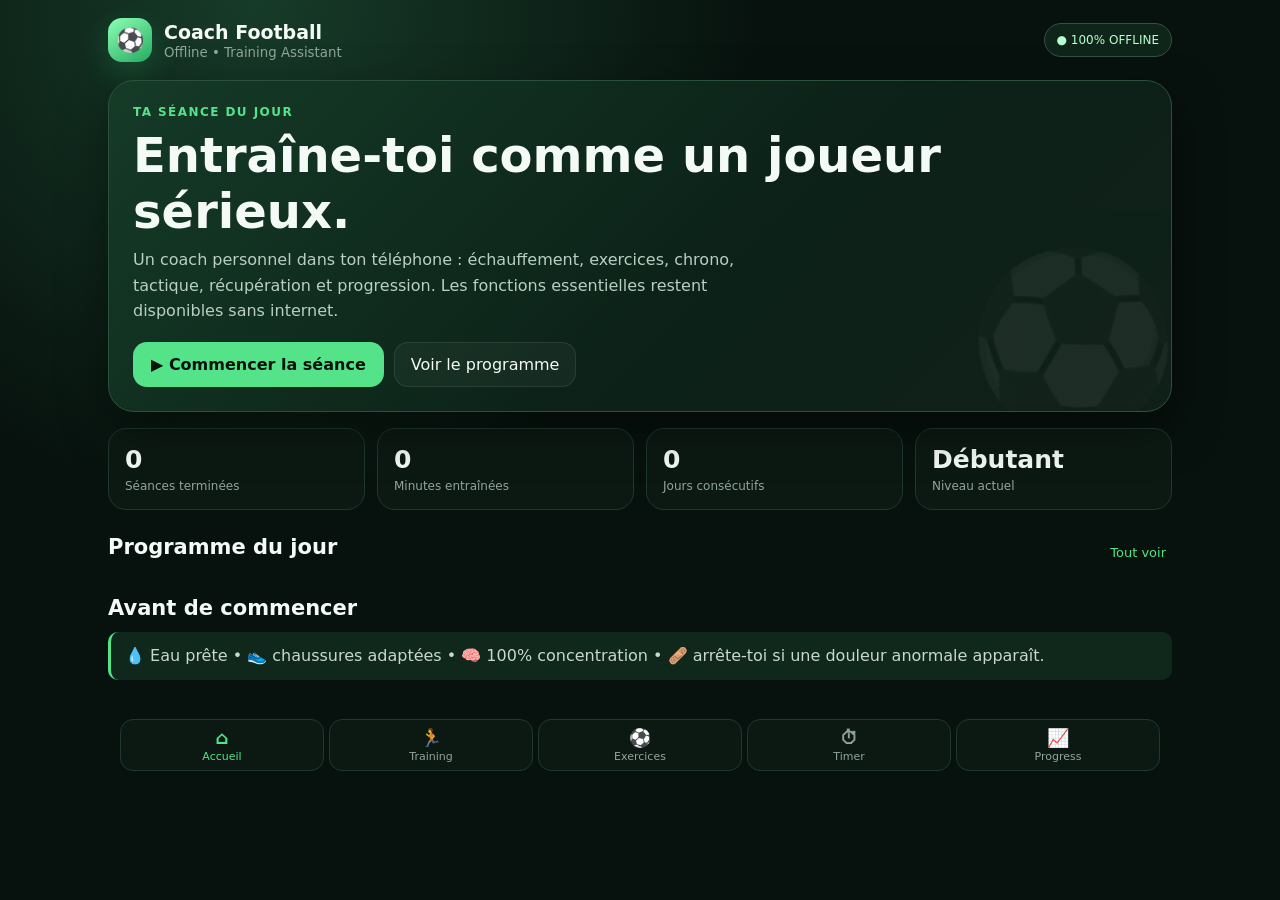
==== coach/index.html @ 2f233304 "feat: add Coach Football Offline v1" ====
<!doctype html>
<html lang="fr">
<head>
<meta charset="utf-8">
<meta name="viewport" content="width=device-width,initial-scale=1,viewport-fit=cover">
<meta name="theme-color" content="#07110d">
<meta name="description" content="Coach Football Offline — entraînement, timer, échauffement, tactique et progression sans internet.">
<link rel="manifest" href="./manifest.webmanifest">
<title>Coach Football Offline</title>
<style>
:root{--bg:#07110d;--panel:#0d1b15;--panel2:#11251c;--line:#20382d;--text:#f4faf6;--muted:#91a69b;--accent:#55e38a;--accent2:#b7ffcf;--danger:#ff7777;--shadow:0 18px 50px #0006}
*{box-sizing:border-box}body{margin:0;background:radial-gradient(circle at 20% 0,#173b29 0,#07110d 38%),var(--bg);color:var(--text);font-family:system-ui,-apple-system,Segoe UI,sans-serif;min-height:100vh}
button{font:inherit;color:inherit;border:0;cursor:pointer}.app{max-width:1100px;margin:auto;padding:18px 18px 100px}.top{display:flex;align-items:center;justify-content:space-between;gap:12px;margin-bottom:18px}.brand{display:flex;align-items:center;gap:12px}.ball{width:44px;height:44px;border-radius:14px;background:linear-gradient(145deg,#8cffb4,#26ad63);display:grid;place-items:center;font-size:23px;box-shadow:0 10px 30px #35d87933}.brand b{font-size:19px}.brand small{display:block;color:var(--muted);margin-top:2px}.offline{border:1px solid #315240;background:#10251a;padding:9px 12px;border-radius:999px;color:var(--accent2);font-size:12px}
.hero{background:linear-gradient(135deg,#153b27,#0c2118 58%,#102019);border:1px solid #2b513d;border-radius:26px;padding:24px;box-shadow:var(--shadow);position:relative;overflow:hidden}.hero:after{content:"⚽";position:absolute;right:-8px;bottom:-30px;font-size:170px;opacity:.06;transform:rotate(-18deg)}.eyebrow{color:var(--accent);font-weight:700;font-size:12px;text-transform:uppercase;letter-spacing:.12em}.hero h1{font-size:clamp(28px,5vw,48px);margin:8px 0}.hero p{color:#b9cfc3;max-width:650px;line-height:1.6;margin:0 0 18px}.cta{background:var(--accent);color:#06120b;font-weight:800;padding:13px 18px;border-radius:14px}.ghost{background:#ffffff0a;border:1px solid #ffffff16;padding:12px 16px;border-radius:14px}.actions{display:flex;gap:10px;flex-wrap:wrap}
.grid{display:grid;grid-template-columns:repeat(4,1fr);gap:12px;margin:16px 0}.stat,.card{background:#0c1913;border:1px solid var(--line);border-radius:18px;padding:16px}.stat strong{font-size:25px}.stat span{display:block;color:var(--muted);font-size:12px;margin-top:5px}.section{margin-top:25px}.section h2{margin:0 0 12px;font-size:21px}.sectionhead{display:flex;justify-content:space-between;align-items:center}.link{background:none;color:var(--accent);font-size:13px}.cards{display:grid;grid-template-columns:repeat(3,1fr);gap:12px}.card h3{margin:0 0 7px}.card p{color:var(--muted);line-height:1.5;margin:0;font-size:14px}.tag{display:inline-block;background:#153225;color:var(--accent2);padding:5px 8px;border-radius:8px;font-size:11px;margin-bottom:10px}.exercise{display:flex;justify-content:space-between;gap:12px;align-items:center}.exercise .meta{color:var(--muted);font-size:12px}.play{background:#153b27;color:var(--accent);border:1px solid #28573e;padding:9px 12px;border-radius:11px}.tabs{display:flex;gap:7px;overflow:auto;padding:5px 0 12px;scrollbar-width:none}.tabs button{white-space:nowrap;background:#0d1b15;border:1px solid var(--line);padding:10px 13px;border-radius:12px;color:var(--muted)}.tabs button.active{background:#183a29;color:var(--accent2);border-color:#376c4e}.page{display:none}.page.active{display:block}.bottom{position:fixed;z-index:20;bottom:0;left:50%;transform:translateX(-50%);width:min(1100px,100%);padding:9px 12px calc(9px + env(safe-area-inset-bottom));background:#07110df2;backdrop-filter:blur(18px);border-top:1px solid #1c3228;display:grid;grid-template-columns:repeat(5,1fr);gap:5px}.bottom button{background:none;color:var(--muted);padding:7px 3px;font-size:11px}.bottom button b{display:block;font-size:18px;margin-bottom:2px}.bottom button.active{color:var(--accent)}.timer{background:linear-gradient(145deg,#10251a,#09150f);border:1px solid #294b38;border-radius:24px;padding:25px;text-align:center}.timer .time{font-variant-numeric:tabular-nums;font-size:72px;font-weight:800;letter-spacing:.03em;margin:8px 0}.timerbar{height:8px;background:#172a20;border-radius:99px;overflow:hidden}.timerbar i{display:block;height:100%;background:var(--accent);width:100%;transition:width .2s}.timergrid{display:grid;grid-template-columns:repeat(2,1fr);gap:10px;margin-top:15px}.timergrid button{padding:13px;border-radius:13px;background:#173426;border:1px solid #2a513d}.timergrid .main{background:var(--accent);color:#06120b;font-weight:800}.list{display:grid;gap:9px}.row{background:#0d1b15;border:1px solid var(--line);padding:13px 14px;border-radius:14px;display:flex;justify-content:space-between;align-items:center}.progress{height:10px;background:#16281f;border-radius:99px;overflow:hidden;margin-top:8px}.progress i{display:block;height:100%;background:var(--accent);border-radius:99px}.field{display:grid;gap:7px;margin:10px 0}.field input,.field select{width:100%;background:#09150f;color:var(--text);border:1px solid var(--line);padding:12px;border-radius:12px;outline:none}.tactic{position:relative;aspect-ratio:1.45;background:linear-gradient(#1c673e,#12512f);border-radius:20px;border:3px solid #70c98f55;overflow:hidden}.tactic:before,.tactic:after{content:"";position:absolute;left:0;right:0;border-top:2px solid #ffffff33;top:50%}.tactic:after{left:50%;top:0;bottom:0;border-top:0;border-left:2px solid #ffffff33}.dot{position:absolute;width:42px;height:42px;border-radius:50%;background:#fff;color:#10251a;display:grid;place-items:center;font-size:11px;font-weight:800;box-shadow:0 5px 12px #0004}.dot.g{background:#06120b;color:#fff;border:2px solid var(--accent)}.tip{background:#10271b;border-left:3px solid var(--accent);padding:12px 14px;border-radius:10px;color:#c8d8ce;line-height:1.5}.empty{color:var(--muted);padding:22px;text-align:center;border:1px dashed var(--line);border-radius:15px}
@media(max-width:800px){.grid{grid-template-columns:repeat(2,1fr)}.cards{grid-template-columns:1fr}.app{padding:14px 14px 96px}.hero{padding:20px}.timer .time{font-size:56px}}
@media(min-width:801px){.bottom{position:static;transform:none;width:auto;background:none;border:0;backdrop-filter:none;margin-top:30px;border-radius:20px;grid-template-columns:repeat(5,1fr)}.bottom button{border:1px solid var(--line);background:#0c1913;border-radius:13px}}
</style>
</head>
<body>
<div class="app">
<header class="top"><div class="brand"><div class="ball">⚽</div><div><b>Coach Football</b><small>Offline • Training Assistant</small></div></div><div class="offline">● 100% OFFLINE</div></header>

<div id="home" class="page active">
<section class="hero"><div class="eyebrow">Ta séance du jour</div><h1>Entraîne-toi comme un joueur sérieux.</h1><p>Un coach personnel dans ton téléphone : échauffement, exercices, chrono, tactique, récupération et progression. Les fonctions essentielles restent disponibles sans internet.</p><div class="actions"><button class="cta" onclick="startWorkout()">▶ Commencer la séance</button><button class="ghost" onclick="go('training')">Voir le programme</button></div></section>
<div class="grid"><div class="stat"><strong id="statSessions">0</strong><span>Séances terminées</span></div><div class="stat"><strong id="statMinutes">0</strong><span>Minutes entraînées</span></div><div class="stat"><strong id="statStreak">0</strong><span>Jours consécutifs</span></div><div class="stat"><strong id="statLevel">Débutant</strong><span>Niveau actuel</span></div></div>
<section class="section"><div class="sectionhead"><h2>Programme du jour</h2><button class="link" onclick="go('training')">Tout voir</button></div><div id="todayCards" class="cards"></div></section>
<section class="section"><h2>Avant de commencer</h2><div class="tip">💧 Eau prête • 👟 chaussures adaptées • 🧠 100% concentration • 🩹 arrête-toi si une douleur anormale apparaît.</div></section>
</div>

<div id="training" class="page">
<section class="section"><div class="sectionhead"><h2>Training</h2><button class="link" onclick="startWorkout()">▶ Démarrer</button></div><div class="tabs" id="trainingTabs"><button class="active" onclick="filterTraining('all',this)">Tout</button><button onclick="filterTraining('speed',this)">Vitesse</button><button onclick="filterTraining('ball',this)">Ballon</button><button onclick="filterTraining('fitness',this)">Fitness</button><button onclick="filterTraining('finish',this)">Finition</button></div><div id="trainingList" class="list"></div></section>
</div>

<div id="exercises" class="page">
<section class="section"><h2>Bibliothèque d'exercices</h2><div class="cards" id="exerciseGrid"></div></section>
</div>

<div id="timer" class="page">
<section class="section"><h2>Timer de coach</h2><div class="timer"><div class="eyebrow" id="timerLabel">PRÊT</div><div class="time" id="time">00:30</div><div class="timerbar"><i id="bar"></i></div><div class="timergrid"><button class="main" onclick="toggleTimer()" id="timerBtn">▶ Démarrer</button><button onclick="resetTimer()">↺ Reset</button><button onclick="setTimer(30)">30 sec</button><button onclick="setTimer(60)">60 sec</button></div></div><div class="section"><h2>Intervalles</h2><div class="cards"><div class="card"><span class="tag">TRAVAIL</span><h3>30 secondes</h3><p>Explosivité, dribble, sprint court.</p></div><div class="card"><span class="tag">REPOS</span><h3>20 secondes</h3><p>Respire et prépare la répétition suivante.</p></div></div></div></section>
</div>

<div id="progress" class="page">
<section class="section"><h2>Ma progression</h2><div class="card"><div class="sectionhead"><b>Objectif hebdomadaire</b><b id="goalText">0 / 3 séances</b></div><div class="progress"><i id="goalBar" style="width:0%"></i></div></div><div class="section"><div class="cards" id="skills"></div></div><div class="section"><h2>Ajouter une séance</h2><div class="card"><div class="field"><label>Minutes entraînées</label><input id="minutesInput" type="number" min="1" value="45"></div><button class="cta" onclick="logSession()">+ Enregistrer la séance</button></div></div></section>
</div>

<div id="tactical" class="page">
<section class="section"><h2>Tactical Board</h2><div class="card"><div class="field"><label>Formation</label><select id="formation" onchange="drawFormation()"><option>4-3-3</option><option>4-4-2</option><option>4-2-3-1</option><option>3-5-2</option></select></div><div id="pitch" class="tactic"></div></div><div class="section"><h2>Principes</h2><div class="cards"><div class="card"><span class="tag">DÉFENSE</span><h3>Bloc compact</h3><p>Garde les distances courtes entre défense, milieu et attaque.</p></div><div class="card"><span class="tag">ATTAQUE</span><h3>Créer la largeur</h3><p>Écarte le jeu pour ouvrir des espaces à l'intérieur.</p></div><div class="card"><span class="tag">TRANSITION</span><h3>Réagir vite</h3><p>Après perte : pression immédiate ou repli organisé.</p></div></div></div></section>
</div>

<div id="warmup" class="page">
<section class="section"><h2>🔥 Échauffement — 8 min</h2><div id="warmList" class="list"></div><div class="section"><button class="cta" onclick="runSequence('warm')">▶ Lancer l'échauffement</button></div></section>
</div>

<div id="cooldown" class="page">
<section class="section"><h2>🧘 Cool-down — 5 min</h2><div id="coolList" class="list"></div><div class="section"><div class="tip">Respire lentement. Les étirements doivent rester confortables, jamais forcés.</div><br><button class="cta" onclick="runSequence('cool')">▶ Lancer la récupération</button></div></section>
</div>

<nav class="bottom">
<button class="active" data-page="home" onclick="go('home')"><b>⌂</b>Accueil</button>
<button data-page="training" onclick="go('training')"><b>🏃</b>Training</button>
<button data-page="exercises" onclick="go('exercises')"><b>⚽</b>Exercices</button>
<button data-page="timer" onclick="go('timer')"><b>⏱</b>Timer</button>
<button data-page="progress" onclick="go('progress')"><b>📈</b>Progress</button>
</nav>
</div>
<script>
const exercises=[
{id:'s1',cat:'speed',name:'Sprints 10m',desc:'6 accélérations explosives avec retour en marchant.',time:'8 min'},
{id:'s2',cat:'speed',name:'Échelle imaginaire',desc:'Petits appuis rapides : avant, latéral, entrée-sortie.',time:'6 min'},
{id:'b1',cat:'ball',name:'Conduite pied faible',desc:'Conduis le ballon uniquement avec ton pied faible.',time:'10 min'},
{id:'b2',cat:'ball',name:'Slalom 6 cônes',desc:'Contrôle proche du pied, changement de direction.',time:'8 min'},
{id:'b3',cat:'ball',name:'Contrôle orienté',desc:'Contrôle vers l'espace puis accélération.',time:'8 min'},
{id:'f1',cat:'finish',name:'Finition 1 touche',desc:'Contrôle court puis frappe précise dans les zones.',time:'10 min'},
{id:'f2',cat:'finish',name:'Frappe pied faible',desc:'Séries de frappes placées sans chercher la puissance.',time:'8 min'},
{id:'fit1',cat:'fitness',name:'Circuit 4×',desc:'Squats, fentes, gainage et mountain climbers.',time:'12 min'},
{id:'fit2',cat:'fitness',name:'Endurance intervalle',desc:'40s course / 20s marche × 8.',time:'8 min'}
];
const warm=[['Course légère','2 min'],['Mobilité chevilles + genoux','1 min'],['Ouverture hanches','1 min'],['Montées de genoux','1 min'],['Talons-fesses','1 min'],['Pas latéraux','1 min'],['3 accélérations progressives','1 min']];
const cool=[['Marche lente + respiration','1 min'],['Mollets','1 min'],['Quadriceps','1 min'],['Ischio-jambiers','1 min'],['Hanches + respiration','1 min']];
let state=JSON.parse(localStorage.getItem('coachOffline')||'null')||{sessions:0,minutes:0,days:0,lastDay:null,skills:{Vitesse:50,Ballon:50,Physique:45,Finition:40}};
let timer={seconds:30,total:30,running:false,interval:null};

function save(){localStorage.setItem('coachOffline',JSON.stringify(state));updateStats()}
function updateStats(){
document.getElementById('statSessions').textContent=state.sessions;document.getElementById('statMinutes').textContent=state.minutes;document.getElementById('statStreak').textContent=state.days;document.getElementById('statLevel').textContent=state.minutes<180?'Débutant':state.minutes<600?'Intermédiaire':'Avancé';
let n=Math.min(state.sessions,3);document.getElementById('goalText').textContent=n+' / 3 séances';document.getElementById('goalBar').style.width=(n/3*100)+'%';
document.getElementById('skills').innerHTML=Object.entries(state.skills).map(([k,v])=>'<div class="card"><div class="sectionhead"><b>'+k+'</b><span>'+v+'%</span></div><div class="progress"><i style="width:'+v+'%"></i></div></div>').join('');
}
function go(page){document.querySelectorAll('.page').forEach(x=>x.classList.remove('active'));document.getElementById(page).classList.add('active');document.querySelectorAll('.bottom button').forEach(x=>x.classList.toggle('active',x.dataset.page===page));window.scrollTo({top:0,behavior:'smooth'});if(page==='tactical')drawFormation()}
function cardsFor(list){return list.map(e=>'<div class="card exercise"><div><span class="tag">'+({speed:'VITESSE',ball:'BALLON',fitness:'FITNESS',finish:'FINITION'}[e.cat])+'</span><h3>'+e.name+'</h3><p>'+e.desc+'</p><div class="meta">⏱ '+e.time+'</div></div><button class="play" onclick="openTimer('+JSON.stringify(e.name)+')">▶</button></div>').join('')}
function render(){document.getElementById('todayCards').innerHTML=cardsFor(exercises.slice(0,3));filterTraining('all',document.querySelector('#trainingTabs button'));document.getElementById('exerciseGrid').innerHTML=exercises.map(e=>'<div class="card"><span class="tag">'+({speed:'VITESSE',ball:'BALLON',fitness:'FITNESS',finish:'FINITION'}[e.cat])+'</span><h3>'+e.name+'</h3><p>'+e.desc+'</p><br><button class="play" onclick="openTimer('+JSON.stringify(e.name)+')">▶ Faire cet exercice</button></div>').join('');document.getElementById('warmList').innerHTML=warm.map(x=>'<div class="row"><b>'+x[0]+'</b><span>'+x[1]+'</span></div>').join('');document.getElementById('coolList').innerHTML=cool.map(x=>'<div class="row"><b>'+x[0]+'</b><span>'+x[1]+'</span></div>').join('');updateStats()}
function filterTraining(cat,btn){document.querySelectorAll('#trainingTabs button').forEach(x=>x.classList.remove('active'));if(btn)btn.classList.add('active');document.getElementById('trainingList').innerHTML=cardsFor(cat==='all'?exercises:exercises.filter(e=>e.cat===cat))}
function startWorkout(){go('warmup');runSequence('warm')}
function runSequence(type){setTimer(type==='warm'?60:60);document.getElementById('timerLabel').textContent=type==='warm'?'ÉCHAUFFEMENT':'RÉCUPÉRATION';go('timer');setTimeout(toggleTimer,250)}
function openTimer(name){go('timer');document.getElementById('timerLabel').textContent=name;setTimer(30)}
function setTimer(sec){clearInterval(timer.interval);timer.seconds=timer.total=sec;timer.running=false;document.getElementById('timerBtn').textContent='▶ Démarrer';paintTimer()}
function resetTimer(){setTimer(timer.total)}
function paintTimer(){let m=String(Math.floor(timer.seconds/60)).padStart(2,'0'),s=String(timer.seconds%60).padStart(2,'0');document.getElementById('time').textContent=m+':'+s;document.getElementById('bar').style.width=(timer.seconds/timer.total*100)+'%'}
function toggleTimer(){if(timer.running){clearInterval(timer.interval);timer.running=false;document.getElementById('timerBtn').textContent='▶ Reprendre';return}timer.running=true;document.getElementById('timerBtn').textContent='⏸ Pause';timer.interval=setInterval(()=>{timer.seconds--;paintTimer();if(timer.seconds<=0){clearInterval(timer.interval);timer.running=false;document.getElementById('timerBtn').textContent='↻ Recommencer';navigator.vibrate?.([180,80,180]);}},1000)}
function logSession(){let mins=Math.max(1,parseInt(document.getElementById('minutesInput').value||45));let today=new Date().toISOString().slice(0,10);if(state.lastDay!==today){state.days+=1;state.lastDay=today}state.sessions++;state.minutes+=mins;Object.keys(state.skills).forEach(k=>state.skills[k]=Math.min(100,state.skills[k]+Math.ceil(mins/30)));save();alert('Séance enregistrée ✓');go('progress')}
function drawFormation(){let f=document.getElementById('formation').value;let coords={ '4-3-3':[['G',8,50],['DC',24,25],['DC',24,75],['DL',27,8],['DR',27,92],['MC',48,30],['MC',48,50],['MC',48,70],['AG',72,15],['BU',78,50],['AD',72,85]], '4-4-2':[['G',8,50],['DC',24,30],['DC',24,70],['DL',27,8],['DR',27,92],['MG',48,12],['MC',48,40],['MC',48,60],['MD',48,88],['BU',76,38],['BU',76,62]], '4-2-3-1':[['G',8,50],['DC',24,30],['DC',24,70],['DL',27,8],['DR',27,92],['M',46,38],['M',46,62],['AG',65,18],['MOC',62,50],['AD',65,82],['BU',80,50]], '3-5-2':[['G',8,50],['DC',24,25],['DC',24,50],['DC',24,75],['MG',48,8],['MC',48,32],['MC',48,50],['MC',48,68],['MD',48,92],['BU',78,38],['BU',78,62]]};document.getElementById('pitch').innerHTML=coords[f].map(x=>'<div class="dot '+(x[0]==='G'?'g':'')+'" style="left:calc('+x[2]+'% - 21px);top:calc('+x[1]+'% - 21px)">'+x[0]+'</div>').join('')}
render();
if('serviceWorker' in navigator)navigator.serviceWorker.register('./sw.js').catch(()=>{});
</script>
</body>
</html>
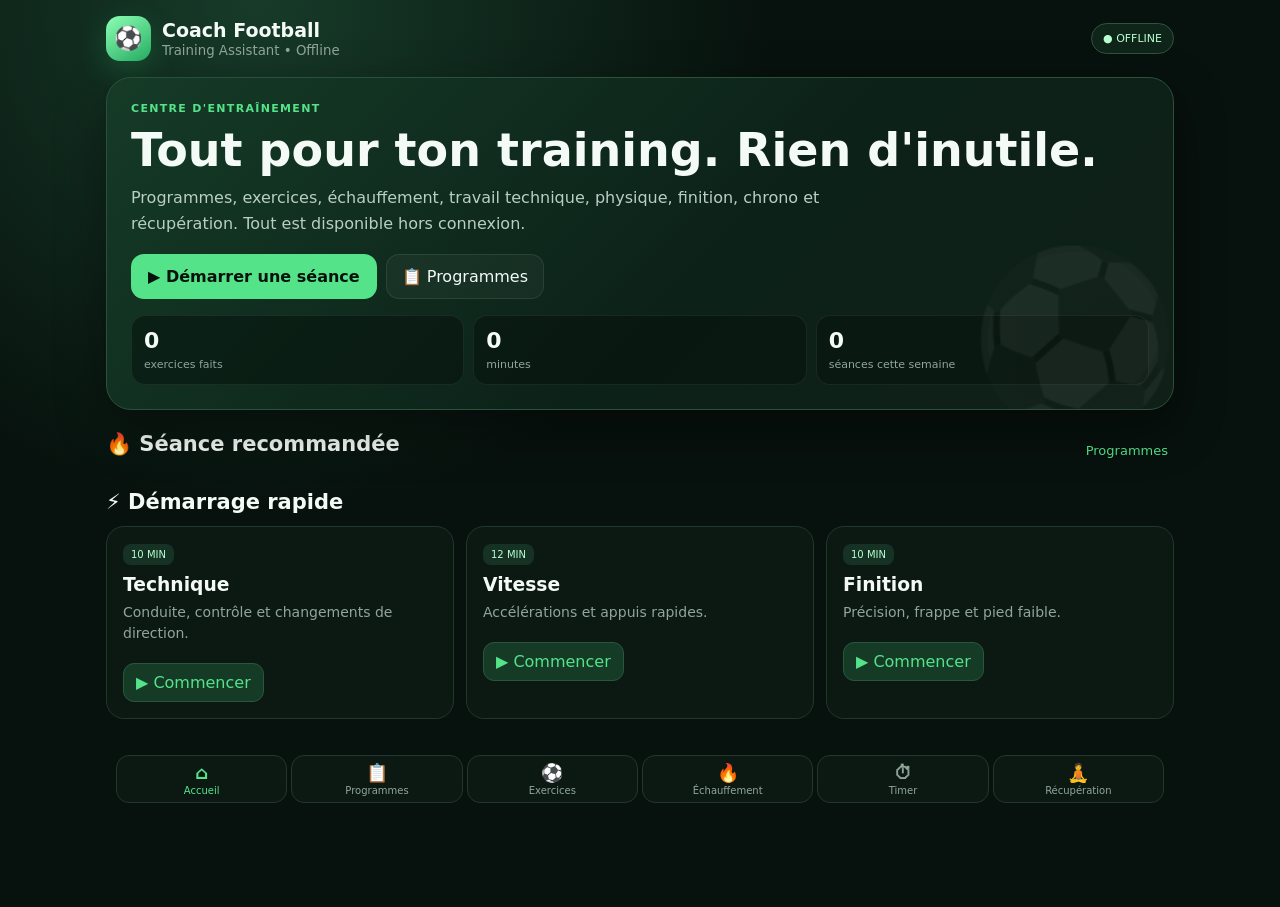
==== commit 6ad7c994: "Upgrade coach app with training-only features" ====
--- a/coach/index.html
+++ b/coach/index.html
@@ -4,102 +4,107 @@
 <meta charset="utf-8">
 <meta name="viewport" content="width=device-width,initial-scale=1,viewport-fit=cover">
 <meta name="theme-color" content="#07110d">
-<meta name="description" content="Coach Football Offline — entraînement, timer, échauffement, tactique et progression sans internet.">
+<meta name="description" content="Coach Football Offline — entraînements, programmes, échauffement, récupération et chronomètre.">
 <link rel="manifest" href="./manifest.webmanifest">
-<title>Coach Football Offline</title>
+<title>Coach Football — Training</title>
 <style>
-:root{--bg:#07110d;--panel:#0d1b15;--panel2:#11251c;--line:#20382d;--text:#f4faf6;--muted:#91a69b;--accent:#55e38a;--accent2:#b7ffcf;--danger:#ff7777;--shadow:0 18px 50px #0006}
+:root{--bg:#07110d;--panel:#0d1b15;--panel2:#11251c;--line:#20382d;--text:#f4faf6;--muted:#91a69b;--accent:#55e38a;--accent2:#b7ffcf;--shadow:0 18px 50px #0006}
 *{box-sizing:border-box}body{margin:0;background:radial-gradient(circle at 20% 0,#173b29 0,#07110d 38%),var(--bg);color:var(--text);font-family:system-ui,-apple-system,Segoe UI,sans-serif;min-height:100vh}
-button{font:inherit;color:inherit;border:0;cursor:pointer}.app{max-width:1100px;margin:auto;padding:18px 18px 100px}.top{display:flex;align-items:center;justify-content:space-between;gap:12px;margin-bottom:18px}.brand{display:flex;align-items:center;gap:12px}.ball{width:44px;height:44px;border-radius:14px;background:linear-gradient(145deg,#8cffb4,#26ad63);display:grid;place-items:center;font-size:23px;box-shadow:0 10px 30px #35d87933}.brand b{font-size:19px}.brand small{display:block;color:var(--muted);margin-top:2px}.offline{border:1px solid #315240;background:#10251a;padding:9px 12px;border-radius:999px;color:var(--accent2);font-size:12px}
-.hero{background:linear-gradient(135deg,#153b27,#0c2118 58%,#102019);border:1px solid #2b513d;border-radius:26px;padding:24px;box-shadow:var(--shadow);position:relative;overflow:hidden}.hero:after{content:"⚽";position:absolute;right:-8px;bottom:-30px;font-size:170px;opacity:.06;transform:rotate(-18deg)}.eyebrow{color:var(--accent);font-weight:700;font-size:12px;text-transform:uppercase;letter-spacing:.12em}.hero h1{font-size:clamp(28px,5vw,48px);margin:8px 0}.hero p{color:#b9cfc3;max-width:650px;line-height:1.6;margin:0 0 18px}.cta{background:var(--accent);color:#06120b;font-weight:800;padding:13px 18px;border-radius:14px}.ghost{background:#ffffff0a;border:1px solid #ffffff16;padding:12px 16px;border-radius:14px}.actions{display:flex;gap:10px;flex-wrap:wrap}
-.grid{display:grid;grid-template-columns:repeat(4,1fr);gap:12px;margin:16px 0}.stat,.card{background:#0c1913;border:1px solid var(--line);border-radius:18px;padding:16px}.stat strong{font-size:25px}.stat span{display:block;color:var(--muted);font-size:12px;margin-top:5px}.section{margin-top:25px}.section h2{margin:0 0 12px;font-size:21px}.sectionhead{display:flex;justify-content:space-between;align-items:center}.link{background:none;color:var(--accent);font-size:13px}.cards{display:grid;grid-template-columns:repeat(3,1fr);gap:12px}.card h3{margin:0 0 7px}.card p{color:var(--muted);line-height:1.5;margin:0;font-size:14px}.tag{display:inline-block;background:#153225;color:var(--accent2);padding:5px 8px;border-radius:8px;font-size:11px;margin-bottom:10px}.exercise{display:flex;justify-content:space-between;gap:12px;align-items:center}.exercise .meta{color:var(--muted);font-size:12px}.play{background:#153b27;color:var(--accent);border:1px solid #28573e;padding:9px 12px;border-radius:11px}.tabs{display:flex;gap:7px;overflow:auto;padding:5px 0 12px;scrollbar-width:none}.tabs button{white-space:nowrap;background:#0d1b15;border:1px solid var(--line);padding:10px 13px;border-radius:12px;color:var(--muted)}.tabs button.active{background:#183a29;color:var(--accent2);border-color:#376c4e}.page{display:none}.page.active{display:block}.bottom{position:fixed;z-index:20;bottom:0;left:50%;transform:translateX(-50%);width:min(1100px,100%);padding:9px 12px calc(9px + env(safe-area-inset-bottom));background:#07110df2;backdrop-filter:blur(18px);border-top:1px solid #1c3228;display:grid;grid-template-columns:repeat(5,1fr);gap:5px}.bottom button{background:none;color:var(--muted);padding:7px 3px;font-size:11px}.bottom button b{display:block;font-size:18px;margin-bottom:2px}.bottom button.active{color:var(--accent)}.timer{background:linear-gradient(145deg,#10251a,#09150f);border:1px solid #294b38;border-radius:24px;padding:25px;text-align:center}.timer .time{font-variant-numeric:tabular-nums;font-size:72px;font-weight:800;letter-spacing:.03em;margin:8px 0}.timerbar{height:8px;background:#172a20;border-radius:99px;overflow:hidden}.timerbar i{display:block;height:100%;background:var(--accent);width:100%;transition:width .2s}.timergrid{display:grid;grid-template-columns:repeat(2,1fr);gap:10px;margin-top:15px}.timergrid button{padding:13px;border-radius:13px;background:#173426;border:1px solid #2a513d}.timergrid .main{background:var(--accent);color:#06120b;font-weight:800}.list{display:grid;gap:9px}.row{background:#0d1b15;border:1px solid var(--line);padding:13px 14px;border-radius:14px;display:flex;justify-content:space-between;align-items:center}.progress{height:10px;background:#16281f;border-radius:99px;overflow:hidden;margin-top:8px}.progress i{display:block;height:100%;background:var(--accent);border-radius:99px}.field{display:grid;gap:7px;margin:10px 0}.field input,.field select{width:100%;background:#09150f;color:var(--text);border:1px solid var(--line);padding:12px;border-radius:12px;outline:none}.tactic{position:relative;aspect-ratio:1.45;background:linear-gradient(#1c673e,#12512f);border-radius:20px;border:3px solid #70c98f55;overflow:hidden}.tactic:before,.tactic:after{content:"";position:absolute;left:0;right:0;border-top:2px solid #ffffff33;top:50%}.tactic:after{left:50%;top:0;bottom:0;border-top:0;border-left:2px solid #ffffff33}.dot{position:absolute;width:42px;height:42px;border-radius:50%;background:#fff;color:#10251a;display:grid;place-items:center;font-size:11px;font-weight:800;box-shadow:0 5px 12px #0004}.dot.g{background:#06120b;color:#fff;border:2px solid var(--accent)}.tip{background:#10271b;border-left:3px solid var(--accent);padding:12px 14px;border-radius:10px;color:#c8d8ce;line-height:1.5}.empty{color:var(--muted);padding:22px;text-align:center;border:1px dashed var(--line);border-radius:15px}
-@media(max-width:800px){.grid{grid-template-columns:repeat(2,1fr)}.cards{grid-template-columns:1fr}.app{padding:14px 14px 96px}.hero{padding:20px}.timer .time{font-size:56px}}
-@media(min-width:801px){.bottom{position:static;transform:none;width:auto;background:none;border:0;backdrop-filter:none;margin-top:30px;border-radius:20px;grid-template-columns:repeat(5,1fr)}.bottom button{border:1px solid var(--line);background:#0c1913;border-radius:13px}}
+button{font:inherit;color:inherit;border:0;cursor:pointer}.app{max-width:1100px;margin:auto;padding:16px 16px 96px}.top{display:flex;align-items:center;justify-content:space-between;gap:12px;margin-bottom:16px}.brand{display:flex;align-items:center;gap:11px}.ball{width:45px;height:45px;border-radius:14px;background:linear-gradient(145deg,#8cffb4,#26ad63);display:grid;place-items:center;font-size:23px;box-shadow:0 10px 30px #35d87933}.brand b{font-size:19px}.brand small{display:block;color:var(--muted);margin-top:2px}.offline{border:1px solid #315240;background:#10251a;padding:8px 11px;border-radius:999px;color:var(--accent2);font-size:11px}
+.hero{background:linear-gradient(135deg,#153b27,#0c2118 58%,#102019);border:1px solid #2b513d;border-radius:25px;padding:24px;box-shadow:var(--shadow);position:relative;overflow:hidden}.hero:after{content:"⚽";position:absolute;right:-8px;bottom:-30px;font-size:170px;opacity:.06}.eyebrow{color:var(--accent);font-weight:800;font-size:11px;text-transform:uppercase;letter-spacing:.12em}.hero h1{font-size:clamp(27px,5vw,46px);margin:8px 0}.hero p{color:#b9cfc3;max-width:700px;line-height:1.6;margin:0 0 18px}.actions{display:flex;gap:9px;flex-wrap:wrap}.cta{background:var(--accent);color:#06120b;font-weight:800;padding:13px 17px;border-radius:13px}.ghost{background:#ffffff0a;border:1px solid #ffffff16;padding:12px 15px;border-radius:13px}
+.section{margin-top:22px}.section h2{margin:0 0 12px;font-size:21px}.sectionhead{display:flex;justify-content:space-between;align-items:center;gap:10px}.link{background:none;color:var(--accent);font-size:13px}.cards{display:grid;grid-template-columns:repeat(3,1fr);gap:12px}.card{background:#0c1913;border:1px solid var(--line);border-radius:18px;padding:16px}.card h3{margin:0 0 7px}.card p{color:var(--muted);line-height:1.5;margin:0;font-size:14px}.tag{display:inline-block;background:#153225;color:var(--accent2);padding:5px 8px;border-radius:8px;font-size:10px;margin-bottom:9px}.list{display:grid;gap:9px}.row{background:#0d1b15;border:1px solid var(--line);padding:13px 14px;border-radius:14px;display:flex;justify-content:space-between;align-items:center;gap:12px}.row p{color:var(--muted);font-size:13px;margin:5px 0 0}.play{background:#153b27;color:var(--accent);border:1px solid #28573e;padding:9px 12px;border-radius:11px;white-space:nowrap}.tabs{display:flex;gap:7px;overflow:auto;padding:4px 0 12px;scrollbar-width:none}.tabs button{white-space:nowrap;background:#0d1b15;border:1px solid var(--line);padding:10px 13px;border-radius:12px;color:var(--muted)}.tabs button.active{background:#183a29;color:var(--accent2);border-color:#376c4e}.page{display:none}.page.active{display:block}
+.bottom{position:fixed;z-index:20;bottom:0;left:50%;transform:translateX(-50%);width:min(1100px,100%);padding:8px 10px calc(8px + env(safe-area-inset-bottom));background:#07110df2;backdrop-filter:blur(18px);border-top:1px solid #1c3228;display:grid;grid-template-columns:repeat(6,1fr);gap:4px}.bottom button{background:none;color:var(--muted);padding:6px 2px;font-size:10px}.bottom button b{display:block;font-size:18px;margin-bottom:2px}.bottom button.active{color:var(--accent)}
+.timer{background:linear-gradient(145deg,#10251a,#09150f);border:1px solid #294b38;border-radius:24px;padding:24px;text-align:center}.timer .time{font-variant-numeric:tabular-nums;font-size:70px;font-weight:900;letter-spacing:.03em;margin:8px 0}.timerbar{height:8px;background:#172a20;border-radius:99px;overflow:hidden}.timerbar i{display:block;height:100%;background:var(--accent);width:100%;transition:width .2s}.timergrid{display:grid;grid-template-columns:repeat(2,1fr);gap:9px;margin-top:15px}.timergrid button{padding:13px;border-radius:13px;background:#173426;border:1px solid #2a513d}.timergrid .main{background:var(--accent);color:#06120b;font-weight:800}.tip{background:#10271b;border-left:3px solid var(--accent);padding:12px 14px;border-radius:10px;color:#c8d8ce;line-height:1.5}.check{display:flex;align-items:center;gap:10px}.check input{width:20px;height:20px;accent-color:#55e38a}.routine{display:grid;grid-template-columns:60px 1fr auto;gap:12px;align-items:center}.minute{font-weight:900;color:var(--accent);font-size:14px}.heroStats{display:grid;grid-template-columns:repeat(3,1fr);gap:9px;margin-top:16px}.mini{background:#07110d88;border:1px solid #ffffff12;padding:12px;border-radius:14px}.mini strong{display:block;font-size:22px}.mini span{font-size:11px;color:var(--muted)}
+@media(max-width:800px){.cards{grid-template-columns:1fr}.heroStats{grid-template-columns:repeat(3,1fr)}.app{padding:13px 13px 94px}.hero{padding:20px}.timer .time{font-size:56px}.routine{grid-template-columns:48px 1fr;}.routine .play{grid-column:2}}
+@media(min-width:801px){.bottom{position:static;transform:none;width:auto;background:none;border:0;backdrop-filter:none;margin-top:28px;grid-template-columns:repeat(6,1fr)}.bottom button{border:1px solid var(--line);background:#0c1913;border-radius:13px}}
 </style>
 </head>
 <body>
 <div class="app">
-<header class="top"><div class="brand"><div class="ball">⚽</div><div><b>Coach Football</b><small>Offline • Training Assistant</small></div></div><div class="offline">● 100% OFFLINE</div></header>
+<header class="top"><div class="brand"><div class="ball">⚽</div><div><b>Coach Football</b><small>Training Assistant • Offline</small></div></div><div class="offline">● OFFLINE</div></header>
 
 <div id="home" class="page active">
-<section class="hero"><div class="eyebrow">Ta séance du jour</div><h1>Entraîne-toi comme un joueur sérieux.</h1><p>Un coach personnel dans ton téléphone : échauffement, exercices, chrono, tactique, récupération et progression. Les fonctions essentielles restent disponibles sans internet.</p><div class="actions"><button class="cta" onclick="startWorkout()">▶ Commencer la séance</button><button class="ghost" onclick="go('training')">Voir le programme</button></div></section>
-<div class="grid"><div class="stat"><strong id="statSessions">0</strong><span>Séances terminées</span></div><div class="stat"><strong id="statMinutes">0</strong><span>Minutes entraînées</span></div><div class="stat"><strong id="statStreak">0</strong><span>Jours consécutifs</span></div><div class="stat"><strong id="statLevel">Débutant</strong><span>Niveau actuel</span></div></div>
-<section class="section"><div class="sectionhead"><h2>Programme du jour</h2><button class="link" onclick="go('training')">Tout voir</button></div><div id="todayCards" class="cards"></div></section>
-<section class="section"><h2>Avant de commencer</h2><div class="tip">💧 Eau prête • 👟 chaussures adaptées • 🧠 100% concentration • 🩹 arrête-toi si une douleur anormale apparaît.</div></section>
+<section class="hero"><div class="eyebrow">Centre d'entraînement</div><h1>Tout pour ton training. Rien d'inutile.</h1><p>Programmes, exercices, échauffement, travail technique, physique, finition, chrono et récupération. Tout est disponible hors connexion.</p><div class="actions"><button class="cta" onclick="startSession()">▶ Démarrer une séance</button><button class="ghost" onclick="go('program')">📋 Programmes</button></div><div class="heroStats"><div class="mini"><strong id="doneCount">0</strong><span>exercices faits</span></div><div class="mini"><strong id="trainMin">0</strong><span>minutes</span></div><div class="mini"><strong id="weekCount">0</strong><span>séances cette semaine</span></div></div></section>
+<section class="section"><div class="sectionhead"><h2>🔥 Séance recommandée</h2><button class="link" onclick="go('program')">Programmes</button></div><div id="recommended" class="cards"></div></section>
+<section class="section"><h2>⚡ Démarrage rapide</h2><div class="cards"><div class="card"><span class="tag">10 MIN</span><h3>Technique</h3><p>Conduite, contrôle et changements de direction.</p><br><button class="play" onclick="quick('ball')">▶ Commencer</button></div><div class="card"><span class="tag">12 MIN</span><h3>Vitesse</h3><p>Accélérations et appuis rapides.</p><br><button class="play" onclick="quick('speed')">▶ Commencer</button></div><div class="card"><span class="tag">10 MIN</span><h3>Finition</h3><p>Précision, frappe et pied faible.</p><br><button class="play" onclick="quick('finish')">▶ Commencer</button></div></div></section>
 </div>
 
-<div id="training" class="page">
-<section class="section"><div class="sectionhead"><h2>Training</h2><button class="link" onclick="startWorkout()">▶ Démarrer</button></div><div class="tabs" id="trainingTabs"><button class="active" onclick="filterTraining('all',this)">Tout</button><button onclick="filterTraining('speed',this)">Vitesse</button><button onclick="filterTraining('ball',this)">Ballon</button><button onclick="filterTraining('fitness',this)">Fitness</button><button onclick="filterTraining('finish',this)">Finition</button></div><div id="trainingList" class="list"></div></section>
+<div id="program" class="page">
+<section class="section"><div class="sectionhead"><h2>📋 Programmes d'entraînement</h2><button class="link" onclick="startSession()">▶ Séance</button></div><div class="tabs" id="programTabs"><button class="active" onclick="filterPrograms('all',this)">Tous</button><button onclick="filterPrograms('beginner',this)">Débutant</button><button onclick="filterPrograms('tech',this)">Technique</button><button onclick="filterPrograms('speed',this)">Vitesse</button><button onclick="filterPrograms('full',this)">Complet</button></div><div id="programList" class="list"></div></section>
 </div>
 
 <div id="exercises" class="page">
-<section class="section"><h2>Bibliothèque d'exercices</h2><div class="cards" id="exerciseGrid"></div></section>
+<section class="section"><div class="sectionhead"><h2>⚽ Tous les exercices</h2><span id="exerciseCount" class="tag"></span></div><div class="tabs" id="exerciseTabs"><button class="active" onclick="filterExercises('all',this)">Tous</button><button onclick="filterExercises('ball',this)">Ballon</button><button onclick="filterExercises('speed',this)">Vitesse</button><button onclick="filterExercises('fitness',this)">Physique</button><button onclick="filterExercises('finish',this)">Finition</button><button onclick="filterExercises('pass',this)">Passe</button></div><div id="exerciseList" class="list"></div></section>
+</div>
+
+<div id="warmup" class="page">
+<section class="section"><h2>🔥 Échauffement</h2><div class="tip">8–10 minutes avant chaque séance. Monte progressivement l'intensité.</div><div id="warmList" class="list" style="margin-top:12px"></div><br><button class="cta" onclick="runSequence('warm')">▶ Lancer l'échauffement</button></section>
 </div>
 
 <div id="timer" class="page">
-<section class="section"><h2>Timer de coach</h2><div class="timer"><div class="eyebrow" id="timerLabel">PRÊT</div><div class="time" id="time">00:30</div><div class="timerbar"><i id="bar"></i></div><div class="timergrid"><button class="main" onclick="toggleTimer()" id="timerBtn">▶ Démarrer</button><button onclick="resetTimer()">↺ Reset</button><button onclick="setTimer(30)">30 sec</button><button onclick="setTimer(60)">60 sec</button></div></div><div class="section"><h2>Intervalles</h2><div class="cards"><div class="card"><span class="tag">TRAVAIL</span><h3>30 secondes</h3><p>Explosivité, dribble, sprint court.</p></div><div class="card"><span class="tag">REPOS</span><h3>20 secondes</h3><p>Respire et prépare la répétition suivante.</p></div></div></div></section>
+<section class="section"><h2>⏱️ Chronomètre d'entraînement</h2><div class="timer"><div class="eyebrow" id="timerLabel">PRÊT</div><div class="time" id="time">00:30</div><div class="timerbar"><i id="bar"></i></div><div class="timergrid"><button class="main" id="timerBtn" onclick="toggleTimer()">▶ Démarrer</button><button onclick="resetTimer()">↺ Reset</button><button onclick="setTimer(20)">20 sec</button><button onclick="setTimer(30)">30 sec</button><button onclick="setTimer(45)">45 sec</button><button onclick="setTimer(60)">60 sec</button></div></div><div class="section"><h2>Formats rapides</h2><div class="cards"><div class="card"><span class="tag">EXPLOSIVITÉ</span><h3>30 / 20</h3><p>30 secondes travail + 20 secondes repos.</p><button class="play" onclick="intervalTimer(30,20)">▶ Lancer</button></div><div class="card"><span class="tag">ENDURANCE</span><h3>40 / 20</h3><p>40 secondes travail + 20 secondes repos.</p><button class="play" onclick="intervalTimer(40,20)">▶ Lancer</button></div><div class="card"><span class="tag">TECHNIQUE</span><h3>60 / 30</h3><p>60 secondes ballon + 30 secondes récupération.</p><button class="play" onclick="intervalTimer(60,30)">▶ Lancer</button></div></div></div></section>
 </div>
 
-<div id="progress" class="page">
-<section class="section"><h2>Ma progression</h2><div class="card"><div class="sectionhead"><b>Objectif hebdomadaire</b><b id="goalText">0 / 3 séances</b></div><div class="progress"><i id="goalBar" style="width:0%"></i></div></div><div class="section"><div class="cards" id="skills"></div></div><div class="section"><h2>Ajouter une séance</h2><div class="card"><div class="field"><label>Minutes entraînées</label><input id="minutesInput" type="number" min="1" value="45"></div><button class="cta" onclick="logSession()">+ Enregistrer la séance</button></div></div></section>
-</div>
-
-<div id="tactical" class="page">
-<section class="section"><h2>Tactical Board</h2><div class="card"><div class="field"><label>Formation</label><select id="formation" onchange="drawFormation()"><option>4-3-3</option><option>4-4-2</option><option>4-2-3-1</option><option>3-5-2</option></select></div><div id="pitch" class="tactic"></div></div><div class="section"><h2>Principes</h2><div class="cards"><div class="card"><span class="tag">DÉFENSE</span><h3>Bloc compact</h3><p>Garde les distances courtes entre défense, milieu et attaque.</p></div><div class="card"><span class="tag">ATTAQUE</span><h3>Créer la largeur</h3><p>Écarte le jeu pour ouvrir des espaces à l'intérieur.</p></div><div class="card"><span class="tag">TRANSITION</span><h3>Réagir vite</h3><p>Après perte : pression immédiate ou repli organisé.</p></div></div></div></section>
-</div>
-
-<div id="warmup" class="page">
-<section class="section"><h2>🔥 Échauffement — 8 min</h2><div id="warmList" class="list"></div><div class="section"><button class="cta" onclick="runSequence('warm')">▶ Lancer l'échauffement</button></div></section>
-</div>
-
-<div id="cooldown" class="page">
-<section class="section"><h2>🧘 Cool-down — 5 min</h2><div id="coolList" class="list"></div><div class="section"><div class="tip">Respire lentement. Les étirements doivent rester confortables, jamais forcés.</div><br><button class="cta" onclick="runSequence('cool')">▶ Lancer la récupération</button></div></section>
+<div id="recovery" class="page">
+<section class="section"><h2>🧘 Récupération</h2><div class="tip">5–8 minutes après le training : retour au calme, respiration et mobilité légère.</div><div id="coolList" class="list" style="margin-top:12px"></div><br><button class="cta" onclick="runSequence('cool')">▶ Lancer la récupération</button></section>
 </div>
 
 <nav class="bottom">
 <button class="active" data-page="home" onclick="go('home')"><b>⌂</b>Accueil</button>
-<button data-page="training" onclick="go('training')"><b>🏃</b>Training</button>
+<button data-page="program" onclick="go('program')"><b>📋</b>Programmes</button>
 <button data-page="exercises" onclick="go('exercises')"><b>⚽</b>Exercices</button>
+<button data-page="warmup" onclick="go('warmup')"><b>🔥</b>Échauffement</button>
 <button data-page="timer" onclick="go('timer')"><b>⏱</b>Timer</button>
-<button data-page="progress" onclick="go('progress')"><b>📈</b>Progress</button>
+<button data-page="recovery" onclick="go('recovery')"><b>🧘</b>Récupération</button>
 </nav>
 </div>
+
 <script>
 const exercises=[
-{id:'s1',cat:'speed',name:'Sprints 10m',desc:'6 accélérations explosives avec retour en marchant.',time:'8 min'},
-{id:'s2',cat:'speed',name:'Échelle imaginaire',desc:'Petits appuis rapides : avant, latéral, entrée-sortie.',time:'6 min'},
-{id:'b1',cat:'ball',name:'Conduite pied faible',desc:'Conduis le ballon uniquement avec ton pied faible.',time:'10 min'},
-{id:'b2',cat:'ball',name:'Slalom 6 cônes',desc:'Contrôle proche du pied, changement de direction.',time:'8 min'},
-{id:'b3',cat:'ball',name:'Contrôle orienté',desc:'Contrôle vers l'espace puis accélération.',time:'8 min'},
-{id:'f1',cat:'finish',name:'Finition 1 touche',desc:'Contrôle court puis frappe précise dans les zones.',time:'10 min'},
-{id:'f2',cat:'finish',name:'Frappe pied faible',desc:'Séries de frappes placées sans chercher la puissance.',time:'8 min'},
-{id:'fit1',cat:'fitness',name:'Circuit 4×',desc:'Squats, fentes, gainage et mountain climbers.',time:'12 min'},
-{id:'fit2',cat:'fitness',name:'Endurance intervalle',desc:'40s course / 20s marche × 8.',time:'8 min'}
+{id:'b1',cat:'ball',name:'Conduite pied faible',desc:'Conduis le ballon proche du pied faible, 4×45s.',time:'6 min',reps:'4 séries',tip:'Touches courtes et tête levée.'},
+{id:'b2',cat:'ball',name:'Slalom 6 cônes',desc:'6 cônes, aller-retour, contrôle proche.',time:'8 min',reps:'6 passages',tip:'Change de direction avec le pied extérieur.'},
+{id:'b3',cat:'ball',name:'Contrôle orienté',desc:'Contrôle puis première accélération vers l'espace.',time:'8 min',reps:'4×2 min',tip:'Première touche dans la direction de sortie.'},
+{id:'b4',cat:'ball',name:'Touches rapides',desc:'Semelles, intérieur-intérieur et extérieur-extérieur.',time:'5 min',reps:'5×45s',tip:'Reste léger sur les appuis.'},
+{id:'s1',cat:'speed',name:'Sprints 10 m',desc:'Départs explosifs, retour en marchant.',time:'8 min',reps:'6 répétitions',tip:'Repos complet entre les sprints.'},
+{id:'s2',cat:'speed',name:'Échelle imaginaire',desc:'Avant, latéral, entrée-sortie et changement de rythme.',time:'6 min',reps:'6×30s',tip:'Qualité des appuis avant la vitesse.'},
+{id:'s3',cat:'speed',name:'Accélération 20 m',desc:'10 m progressifs + 10 m maximum.',time:'8 min',reps:'6 répétitions',tip:'Buste légèrement incliné au départ.'},
+{id:'f1',cat:'fitness',name:'Circuit jambes',desc:'Squats + fentes + pont fessier.',time:'10 min',reps:'3 tours',tip:'Mouvement propre, rythme contrôlé.'},
+{id:'f2',cat:'fitness',name:'Gainage football',desc:'Planche avant, latérale et dead bug.',time:'8 min',reps:'3 tours',tip:'Garde le bassin stable.'},
+{id:'f3',cat:'fitness',name:'Endurance intervalle',desc:'40s course / 20s marche.',time:'8 min',reps:'8 répétitions',tip:'Rythme régulier.'},
+{id:'g1',cat:'pass',name:'Passe contre un mur',desc:'Passe pied droit puis pied gauche, contrôle orienté.',time:'10 min',reps:'5×2 min',tip:'Joue en deux touches puis une touche.'},
+{id:'g2',cat:'pass',name:'Passe + déplacement',desc:'Passe, déplace-toi, reçois et rejoue.',time:'8 min',reps:'4×2 min',tip:'Bouge immédiatement après la passe.'},
+{id:'z1',cat:'finish',name:'Finition 1 touche',desc:'Frappes placées après une remise courte.',time:'10 min',reps:'20 frappes',tip:'Cherche les coins avant la puissance.'},
+{id:'z2',cat:'finish',name:'Frappe pied faible',desc:'Séries de frappes placées avec le pied faible.',time:'8 min',reps:'16 frappes',tip:'Pied d'appui à côté du ballon.'},
+{id:'z3',cat:'finish',name:'Conduite + frappe',desc:'Slalom court puis frappe après sortie de cône.',time:'10 min',reps:'12 passages',tip:'Dernière touche devant soi.'}
 ];
-const warm=[['Course légère','2 min'],['Mobilité chevilles + genoux','1 min'],['Ouverture hanches','1 min'],['Montées de genoux','1 min'],['Talons-fesses','1 min'],['Pas latéraux','1 min'],['3 accélérations progressives','1 min']];
-const cool=[['Marche lente + respiration','1 min'],['Mollets','1 min'],['Quadriceps','1 min'],['Ischio-jambiers','1 min'],['Hanches + respiration','1 min']];
-let state=JSON.parse(localStorage.getItem('coachOffline')||'null')||{sessions:0,minutes:0,days:0,lastDay:null,skills:{Vitesse:50,Ballon:50,Physique:45,Finition:40}};
-let timer={seconds:30,total:30,running:false,interval:null};
-
-function save(){localStorage.setItem('coachOffline',JSON.stringify(state));updateStats()}
-function updateStats(){
-document.getElementById('statSessions').textContent=state.sessions;document.getElementById('statMinutes').textContent=state.minutes;document.getElementById('statStreak').textContent=state.days;document.getElementById('statLevel').textContent=state.minutes<180?'Débutant':state.minutes<600?'Intermédiaire':'Avancé';
-let n=Math.min(state.sessions,3);document.getElementById('goalText').textContent=n+' / 3 séances';document.getElementById('goalBar').style.width=(n/3*100)+'%';
-document.getElementById('skills').innerHTML=Object.entries(state.skills).map(([k,v])=>'<div class="card"><div class="sectionhead"><b>'+k+'</b><span>'+v+'%</span></div><div class="progress"><i style="width:'+v+'%"></i></div></div>').join('');
-}
-function go(page){document.querySelectorAll('.page').forEach(x=>x.classList.remove('active'));document.getElementById(page).classList.add('active');document.querySelectorAll('.bottom button').forEach(x=>x.classList.toggle('active',x.dataset.page===page));window.scrollTo({top:0,behavior:'smooth'});if(page==='tactical')drawFormation()}
-function cardsFor(list){return list.map(e=>'<div class="card exercise"><div><span class="tag">'+({speed:'VITESSE',ball:'BALLON',fitness:'FITNESS',finish:'FINITION'}[e.cat])+'</span><h3>'+e.name+'</h3><p>'+e.desc+'</p><div class="meta">⏱ '+e.time+'</div></div><button class="play" onclick="openTimer('+JSON.stringify(e.name)+')">▶</button></div>').join('')}
-function render(){document.getElementById('todayCards').innerHTML=cardsFor(exercises.slice(0,3));filterTraining('all',document.querySelector('#trainingTabs button'));document.getElementById('exerciseGrid').innerHTML=exercises.map(e=>'<div class="card"><span class="tag">'+({speed:'VITESSE',ball:'BALLON',fitness:'FITNESS',finish:'FINITION'}[e.cat])+'</span><h3>'+e.name+'</h3><p>'+e.desc+'</p><br><button class="play" onclick="openTimer('+JSON.stringify(e.name)+')">▶ Faire cet exercice</button></div>').join('');document.getElementById('warmList').innerHTML=warm.map(x=>'<div class="row"><b>'+x[0]+'</b><span>'+x[1]+'</span></div>').join('');document.getElementById('coolList').innerHTML=cool.map(x=>'<div class="row"><b>'+x[0]+'</b><span>'+x[1]+'</span></div>').join('');updateStats()}
-function filterTraining(cat,btn){document.querySelectorAll('#trainingTabs button').forEach(x=>x.classList.remove('active'));if(btn)btn.classList.add('active');document.getElementById('trainingList').innerHTML=cardsFor(cat==='all'?exercises:exercises.filter(e=>e.cat===cat))}
-function startWorkout(){go('warmup');runSequence('warm')}
-function runSequence(type){setTimer(type==='warm'?60:60);document.getElementById('timerLabel').textContent=type==='warm'?'ÉCHAUFFEMENT':'RÉCUPÉRATION';go('timer');setTimeout(toggleTimer,250)}
-function openTimer(name){go('timer');document.getElementById('timerLabel').textContent=name;setTimer(30)}
+const programs=[
+{id:'p1',type:'beginner',name:'Séance complète débutant',desc:'Échauffement + ballon + vitesse + finition + récupération.',time:'45 min',items:['warm','b1','b2','s1','z1','cool']},
+{id:'p2',type:'tech',name:'Technique ballon',desc:'Contrôle, conduite, touches et passes.',time:'35 min',items:['warm','b1','b3','b4','g1','cool']},
+{id:'p3',type:'speed',name:'Vitesse & explosivité',desc:'Appuis, accélérations et sprints courts.',time:'30 min',items:['warm','s2','s1','s3','cool']},
+{id:'p4',type:'full',name:'Training complet joueur',desc:'Une séance équilibrée pour travailler tout le joueur.',time:'60 min',items:['warm','b2','g1','s1','f1','z1','z2','cool']}
+];
+const warm=[['Course légère','2 min','Monter progressivement la température.'],['Mobilité chevilles/genoux','1 min','Cercles contrôlés, sans forcer.'],['Ouverture des hanches','1 min','Mobilité dynamique.'],['Montées de genoux','1 min','Rythme progressif.'],['Talons-fesses','1 min','Garde le buste droit.'],['Pas latéraux','1 min','Petits appuis rapides.'],['Accélérations progressives','1–2 min','3 accélérations sans partir à 100%.']];
+const cool=[['Marche lente','1–2 min','Faire redescendre progressivement le rythme.'],['Mollets','1 min','Étirement confortable.'],['Quadriceps','1 min','Bassin stable.'],['Ischio-jambiers','1 min','Sans rebondir.'],['Hanches + respiration','1–2 min','Respiration lente et régulière.']];
+let state=JSON.parse(localStorage.getItem('coachTraining')||'null')||{done:0,minutes:0,week:0,lastWeek:''};
+let timer={seconds:30,total:30,running:false,interval:null,work:0,rest:0,phase:'work',round:0};
+const labels={ball:'BALLON',speed:'VITESSE',fitness:'PHYSIQUE',pass:'PASSE',finish:'FINITION'};
+function save(){localStorage.setItem('coachTraining',JSON.stringify(state));updateHome()}
+function updateHome(){document.getElementById('doneCount').textContent=state.done;document.getElementById('trainMin').textContent=state.minutes;document.getElementById('weekCount').textContent=state.week}
+function go(page){document.querySelectorAll('.page').forEach(x=>x.classList.remove('active'));document.getElementById(page).classList.add('active');document.querySelectorAll('.bottom button').forEach(x=>x.classList.toggle('active',x.dataset.page===page));window.scrollTo({top:0,behavior:'smooth'})}
+function exerciseCard(e){return '<div class="card routine"><div class="minute">'+e.time+'</div><div><span class="tag">'+labels[e.cat]+'</span><h3>'+e.name+'</h3><p>'+e.desc+'</p><p><b>'+e.reps+'</b> • 💡 '+e.tip+'</p></div><button class="play" onclick="doExercise('+JSON.stringify(e.name)+','+JSON.stringify(e.time)+')">▶ Faire</button></div>'}
+function render(){document.getElementById('recommended').innerHTML=programs.slice(0,3).map(p=>'<div class="card"><span class="tag">'+p.time+'</span><h3>'+p.name+'</h3><p>'+p.desc+'</p><br><button class="play" onclick="startProgram('+JSON.stringify(p.id)+')">▶ Lancer</button></div>').join('');filterPrograms('all',document.querySelector('#programTabs button'));filterExercises('all',document.querySelector('#exerciseTabs button'));document.getElementById('exerciseCount').textContent=exercises.length+' exercices';document.getElementById('warmList').innerHTML=warm.map(x=>'<div class="row"><div><b>'+x[0]+'</b><p>'+x[2]+'</p></div><span>'+x[1]+'</span></div>').join('');document.getElementById('coolList').innerHTML=cool.map(x=>'<div class="row"><div><b>'+x[0]+'</b><p>'+x[2]+'</p></div><span>'+x[1]+'</span></div>').join('');updateHome()}
+function filterPrograms(type,btn){document.querySelectorAll('#programTabs button').forEach(x=>x.classList.remove('active'));if(btn)btn.classList.add('active');document.getElementById('programList').innerHTML=programs.filter(p=>type==='all'||p.type===type).map(p=>'<div class="card"><div class="sectionhead"><div><span class="tag">'+p.time+'</span><h3>'+p.name+'</h3></div><button class="play" onclick="startProgram('+JSON.stringify(p.id)+')">▶ Démarrer</button></div><p>'+p.desc+'</p><p style="color:var(--muted);margin-top:8px">Étapes : '+p.items.length+'</p></div>').join('')}
+function filterExercises(cat,btn){document.querySelectorAll('#exerciseTabs button').forEach(x=>x.classList.remove('active'));if(btn)btn.classList.add('active');document.getElementById('exerciseList').innerHTML=exercises.filter(e=>cat==='all'||e.cat===cat).map(exerciseCard).join('')}
+function startSession(){go('warmup');runSequence('warm')}
+function startProgram(id){let p=programs.find(x=>x.id===id);if(!p)return;alert('Programme « '+p.name+' » prêt. Commence par l’échauffement puis suis les étapes dans l’ordre.');go('warmup')}
+function doExercise(name,time){go('timer');document.getElementById('timerLabel').textContent=name;let m=parseInt(time)||5;setTimer(Math.min(120,m*60))}
+function quick(cat){let e=exercises.find(x=>x.cat===cat);if(e)doExercise(e.name,e.time)}
+function runSequence(type){go('timer');document.getElementById('timerLabel').textContent=type==='warm'?'ÉCHAUFFEMENT':'RÉCUPÉRATION';setTimer(60);setTimeout(toggleTimer,250)}
 function setTimer(sec){clearInterval(timer.interval);timer.seconds=timer.total=sec;timer.running=false;document.getElementById('timerBtn').textContent='▶ Démarrer';paintTimer()}
 function resetTimer(){setTimer(timer.total)}
 function paintTimer(){let m=String(Math.floor(timer.seconds/60)).padStart(2,'0'),s=String(timer.seconds%60).padStart(2,'0');document.getElementById('time').textContent=m+':'+s;document.getElementById('bar').style.width=(timer.seconds/timer.total*100)+'%'}
-function toggleTimer(){if(timer.running){clearInterval(timer.interval);timer.running=false;document.getElementById('timerBtn').textContent='▶ Reprendre';return}timer.running=true;document.getElementById('timerBtn').textContent='⏸ Pause';timer.interval=setInterval(()=>{timer.seconds--;paintTimer();if(timer.seconds<=0){clearInterval(timer.interval);timer.running=false;document.getElementById('timerBtn').textContent='↻ Recommencer';navigator.vibrate?.([180,80,180]);}},1000)}
-function logSession(){let mins=Math.max(1,parseInt(document.getElementById('minutesInput').value||45));let today=new Date().toISOString().slice(0,10);if(state.lastDay!==today){state.days+=1;state.lastDay=today}state.sessions++;state.minutes+=mins;Object.keys(state.skills).forEach(k=>state.skills[k]=Math.min(100,state.skills[k]+Math.ceil(mins/30)));save();alert('Séance enregistrée ✓');go('progress')}
-function drawFormation(){let f=document.getElementById('formation').value;let coords={ '4-3-3':[['G',8,50],['DC',24,25],['DC',24,75],['DL',27,8],['DR',27,92],['MC',48,30],['MC',48,50],['MC',48,70],['AG',72,15],['BU',78,50],['AD',72,85]], '4-4-2':[['G',8,50],['DC',24,30],['DC',24,70],['DL',27,8],['DR',27,92],['MG',48,12],['MC',48,40],['MC',48,60],['MD',48,88],['BU',76,38],['BU',76,62]], '4-2-3-1':[['G',8,50],['DC',24,30],['DC',24,70],['DL',27,8],['DR',27,92],['M',46,38],['M',46,62],['AG',65,18],['MOC',62,50],['AD',65,82],['BU',80,50]], '3-5-2':[['G',8,50],['DC',24,25],['DC',24,50],['DC',24,75],['MG',48,8],['MC',48,32],['MC',48,50],['MC',48,68],['MD',48,92],['BU',78,38],['BU',78,62]]};document.getElementById('pitch').innerHTML=coords[f].map(x=>'<div class="dot '+(x[0]==='G'?'g':'')+'" style="left:calc('+x[2]+'% - 21px);top:calc('+x[1]+'% - 21px)">'+x[0]+'</div>').join('')}
+function toggleTimer(){if(timer.running){clearInterval(timer.interval);timer.running=false;document.getElementById('timerBtn').textContent='▶ Reprendre';return}if(timer.seconds<=0)setTimer(timer.total);timer.running=true;document.getElementById('timerBtn').textContent='⏸ Pause';timer.interval=setInterval(()=>{timer.seconds--;paintTimer();if(timer.seconds<=0){clearInterval(timer.interval);timer.running=false;document.getElementById('timerBtn').textContent='↻ Recommencer';navigator.vibrate?.([180,80,180]);}},1000)}
+function intervalTimer(work,rest){timer.work=work;timer.rest=rest;timer.phase='work';timer.round=1;document.getElementById('timerLabel').textContent='TRAVAIL • '+work+'s / REPOS • '+rest+'s';setTimer(work);setTimeout(toggleTimer,250)}
 render();
 if('serviceWorker' in navigator)navigator.serviceWorker.register('./sw.js').catch(()=>{});
 </script>
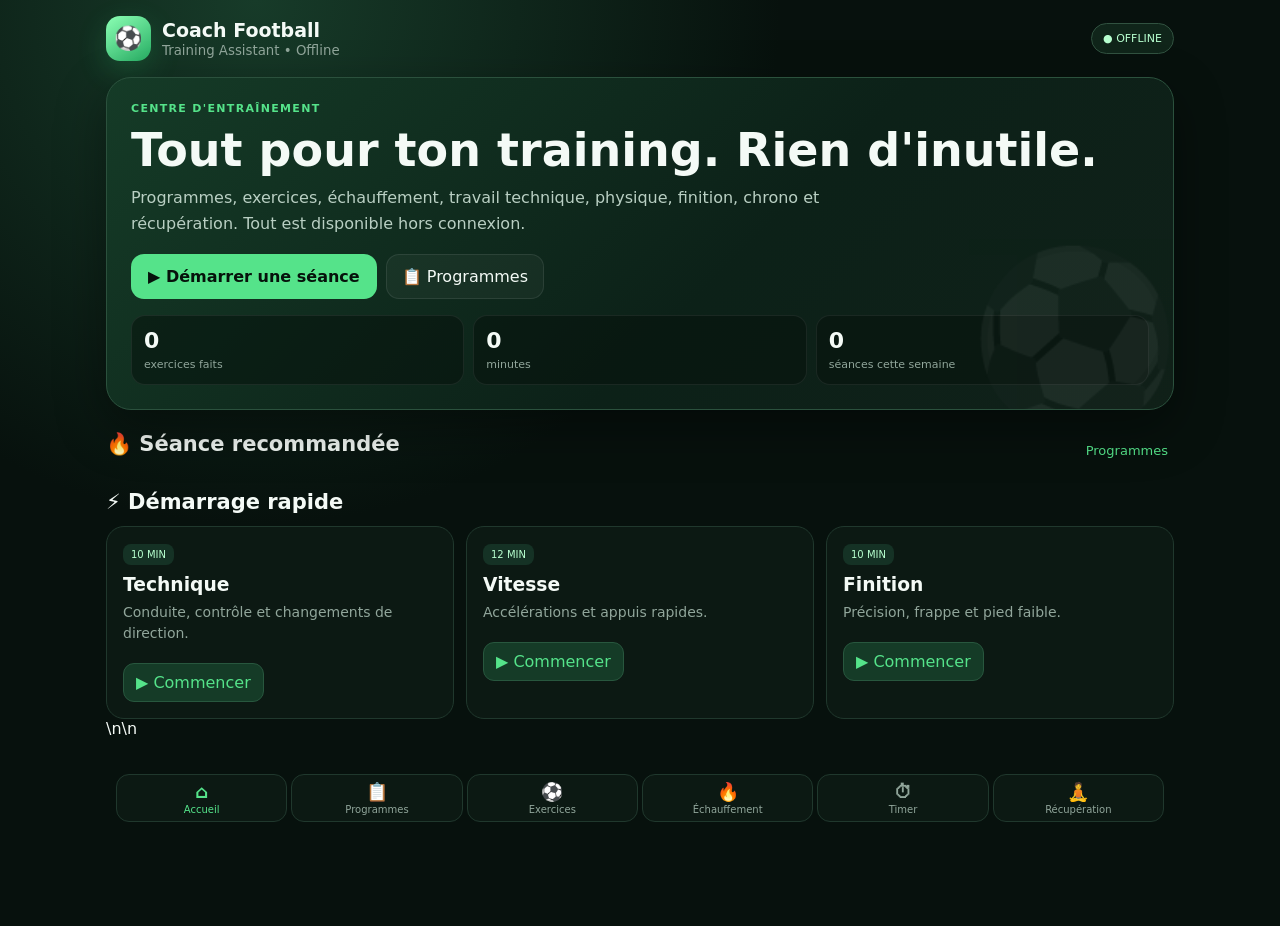
==== commit 50e6d9bb: "Complete guided offline training sessions and functional controls" ====
--- a/coach/index.html
+++ b/coach/index.html
@@ -45,7 +45,7 @@
 <section class="section"><h2>⏱️ Chronomètre d'entraînement</h2><div class="timer"><div class="eyebrow" id="timerLabel">PRÊT</div><div class="time" id="time">00:30</div><div class="timerbar"><i id="bar"></i></div><div class="timergrid"><button class="main" id="timerBtn" onclick="toggleTimer()">▶ Démarrer</button><button onclick="resetTimer()">↺ Reset</button><button onclick="setTimer(20)">20 sec</button><button onclick="setTimer(30)">30 sec</button><button onclick="setTimer(45)">45 sec</button><button onclick="setTimer(60)">60 sec</button></div></div><div class="section"><h2>Formats rapides</h2><div class="cards"><div class="card"><span class="tag">EXPLOSIVITÉ</span><h3>30 / 20</h3><p>30 secondes travail + 20 secondes repos.</p><button class="play" onclick="intervalTimer(30,20)">▶ Lancer</button></div><div class="card"><span class="tag">ENDURANCE</span><h3>40 / 20</h3><p>40 secondes travail + 20 secondes repos.</p><button class="play" onclick="intervalTimer(40,20)">▶ Lancer</button></div><div class="card"><span class="tag">TECHNIQUE</span><h3>60 / 30</h3><p>60 secondes ballon + 30 secondes récupération.</p><button class="play" onclick="intervalTimer(60,30)">▶ Lancer</button></div></div></div></section>
 </div>
 
-<div id="recovery" class="page">
+<div id="session" class="page"><section class="section"><div class="sectionhead"><h2>🎯 Séance guidée</h2><span id="sessionStep" class="tag">1 / 1</span></div><div class="timer"><div class="eyebrow" id="sessionPhase">PRÊT</div><div class="time" id="sessionTime">00:00</div><div class="timerbar"><i id="sessionBar"></i></div><h2 id="sessionName" style="margin:15px 0 5px">Séance</h2><p id="sessionDesc" style="color:var(--muted)">Prépare-toi.</p><div class="actions" style="justify-content:center"><button class="cta" onclick="sessionToggle()" id="sessionBtn">▶ Démarrer</button><button class="ghost" onclick="sessionPrev()">← Précédent</button><button class="ghost" onclick="sessionNext()">Suivant →</button></div></div><div class="tip" style="margin-top:12px">La séance avance automatiquement. Tu peux mettre pause, revenir en arrière ou passer une étape.</div></section></div>\n\n<div id="recovery" class="page">
 <section class="section"><h2>🧘 Récupération</h2><div class="tip">5–8 minutes après le training : retour au calme, respiration et mobilité légère.</div><div id="coolList" class="list" style="margin-top:12px"></div><br><button class="cta" onclick="runSequence('cool')">▶ Lancer la récupération</button></section>
 </div>
 
@@ -86,7 +86,7 @@
 const warm=[['Course légère','2 min','Monter progressivement la température.'],['Mobilité chevilles/genoux','1 min','Cercles contrôlés, sans forcer.'],['Ouverture des hanches','1 min','Mobilité dynamique.'],['Montées de genoux','1 min','Rythme progressif.'],['Talons-fesses','1 min','Garde le buste droit.'],['Pas latéraux','1 min','Petits appuis rapides.'],['Accélérations progressives','1–2 min','3 accélérations sans partir à 100%.']];
 const cool=[['Marche lente','1–2 min','Faire redescendre progressivement le rythme.'],['Mollets','1 min','Étirement confortable.'],['Quadriceps','1 min','Bassin stable.'],['Ischio-jambiers','1 min','Sans rebondir.'],['Hanches + respiration','1–2 min','Respiration lente et régulière.']];
 let state=JSON.parse(localStorage.getItem('coachTraining')||'null')||{done:0,minutes:0,week:0,lastWeek:''};
-let timer={seconds:30,total:30,running:false,interval:null,work:0,rest:0,phase:'work',round:0};
+let timer={seconds:30,total:30,running:false,interval:null,work:0,rest:0,phase:'work',round:0};\nlet session={queue:[],index:0,seconds:0,total:0,running:false,interval:null,program:null};
 const labels={ball:'BALLON',speed:'VITESSE',fitness:'PHYSIQUE',pass:'PASSE',finish:'FINITION'};
 function save(){localStorage.setItem('coachTraining',JSON.stringify(state));updateHome()}
 function updateHome(){document.getElementById('doneCount').textContent=state.done;document.getElementById('trainMin').textContent=state.minutes;document.getElementById('weekCount').textContent=state.week}
@@ -95,16 +95,35 @@
 function render(){document.getElementById('recommended').innerHTML=programs.slice(0,3).map(p=>'<div class="card"><span class="tag">'+p.time+'</span><h3>'+p.name+'</h3><p>'+p.desc+'</p><br><button class="play" onclick="startProgram('+JSON.stringify(p.id)+')">▶ Lancer</button></div>').join('');filterPrograms('all',document.querySelector('#programTabs button'));filterExercises('all',document.querySelector('#exerciseTabs button'));document.getElementById('exerciseCount').textContent=exercises.length+' exercices';document.getElementById('warmList').innerHTML=warm.map(x=>'<div class="row"><div><b>'+x[0]+'</b><p>'+x[2]+'</p></div><span>'+x[1]+'</span></div>').join('');document.getElementById('coolList').innerHTML=cool.map(x=>'<div class="row"><div><b>'+x[0]+'</b><p>'+x[2]+'</p></div><span>'+x[1]+'</span></div>').join('');updateHome()}
 function filterPrograms(type,btn){document.querySelectorAll('#programTabs button').forEach(x=>x.classList.remove('active'));if(btn)btn.classList.add('active');document.getElementById('programList').innerHTML=programs.filter(p=>type==='all'||p.type===type).map(p=>'<div class="card"><div class="sectionhead"><div><span class="tag">'+p.time+'</span><h3>'+p.name+'</h3></div><button class="play" onclick="startProgram('+JSON.stringify(p.id)+')">▶ Démarrer</button></div><p>'+p.desc+'</p><p style="color:var(--muted);margin-top:8px">Étapes : '+p.items.length+'</p></div>').join('')}
 function filterExercises(cat,btn){document.querySelectorAll('#exerciseTabs button').forEach(x=>x.classList.remove('active'));if(btn)btn.classList.add('active');document.getElementById('exerciseList').innerHTML=exercises.filter(e=>cat==='all'||e.cat===cat).map(exerciseCard).join('')}
-function startSession(){go('warmup');runSequence('warm')}
-function startProgram(id){let p=programs.find(x=>x.id===id);if(!p)return;alert('Programme « '+p.name+' » prêt. Commence par l’échauffement puis suis les étapes dans l’ordre.');go('warmup')}
-function doExercise(name,time){go('timer');document.getElementById('timerLabel').textContent=name;let m=parseInt(time)||5;setTimer(Math.min(120,m*60))}
-function quick(cat){let e=exercises.find(x=>x.cat===cat);if(e)doExercise(e.name,e.time)}
-function runSequence(type){go('timer');document.getElementById('timerLabel').textContent=type==='warm'?'ÉCHAUFFEMENT':'RÉCUPÉRATION';setTimer(60);setTimeout(toggleTimer,250)}
+function buildSession(items,title='Séance guidée'){session.queue=items.map(x=>{if(x==='warm')return {name:'Échauffement',desc:'Prépare le corps progressivement.',seconds:60};if(x==='cool')return {name:'Récupération',desc:'Retour au calme et respiration.',seconds:60};let e=exercises.find(y=>y.id===x);return e?{name:e.name,desc:e.desc,seconds:Math.min(300,parseTime(e.time))}:{name:'Étape training',desc:'Travail technique.',seconds:60}});session.index=0;session.program=title;showSession();go('session')}\nfunction parseTime(t){if(!t)return 60;let m=String(t).match(/(\\d+)/);return Math.max(30,parseInt(m?.[1]||1,10)*60)}\nfunction startSession(){buildSession(['warm','b1','b2','s1','z1','cool'],'Séance complète débutant')}
+function startProgram(id){
+let p=programs.find(x=>x.id===id); if(!p)return;
+go('program');
+const list=p.items.map((id,i)=>id==='warm'?['🔥','Échauffement','8–10 min']:id==='cool'?['🧘','Récupération','5–8 min']:(()=>{const e=exercises.find(x=>x.id===id);return e?['⚽',e.name,e.time]:['⚽','Étape training','5 min']})());
+document.getElementById('programList').innerHTML='<div class="card"><span class="tag">'+p.time+'</span><h3>'+p.name+'</h3><p>'+p.desc+'</p><div class="list" style="margin-top:14px">'+list.map((x,i)=>'<div class="row"><div><b>'+(i+1)+'. '+x[0]+' '+x[1]+'</b><p>'+x[2]+'</p></div><button class="play" onclick="programStep('+JSON.stringify(x[1])+','+JSON.stringify(x[2])+')">▶ Start</button></div>').join('')+'</div><br><button class="cta" onclick="markSession('+JSON.stringify(p.time)+')">✓ Terminer la séance</button></div>';
+}(name,time){go('timer');document.getElementById('timerLabel').textContent=name;let m=parseInt(time)||5;setTimer(Math.min(120,m*60))}
+function quick(cat){let ids={ball:['warm','b1','b3','b4','cool'],speed:['warm','s2','s1','s3','cool'],finish:['warm','z1','z2','z3','cool']};buildSession(ids[cat]||['warm','cool'],'Démarrage rapide')}
+function runSequence(type){buildSession(type==='warm'?['warm','b4','s2']:['cool'],'Échauffement'===type?'Échauffement':'Récupération')}
 function setTimer(sec){clearInterval(timer.interval);timer.seconds=timer.total=sec;timer.running=false;document.getElementById('timerBtn').textContent='▶ Démarrer';paintTimer()}
 function resetTimer(){setTimer(timer.total)}
 function paintTimer(){let m=String(Math.floor(timer.seconds/60)).padStart(2,'0'),s=String(timer.seconds%60).padStart(2,'0');document.getElementById('time').textContent=m+':'+s;document.getElementById('bar').style.width=(timer.seconds/timer.total*100)+'%'}
 function toggleTimer(){if(timer.running){clearInterval(timer.interval);timer.running=false;document.getElementById('timerBtn').textContent='▶ Reprendre';return}if(timer.seconds<=0)setTimer(timer.total);timer.running=true;document.getElementById('timerBtn').textContent='⏸ Pause';timer.interval=setInterval(()=>{timer.seconds--;paintTimer();if(timer.seconds<=0){clearInterval(timer.interval);timer.running=false;document.getElementById('timerBtn').textContent='↻ Recommencer';navigator.vibrate?.([180,80,180]);}},1000)}
-function intervalTimer(work,rest){timer.work=work;timer.rest=rest;timer.phase='work';timer.round=1;document.getElementById('timerLabel').textContent='TRAVAIL • '+work+'s / REPOS • '+rest+'s';setTimer(work);setTimeout(toggleTimer,250)}
+function intervalTimer(work,rest){
+clearInterval(timer.interval);timer.work=work;timer.rest=rest;timer.phase='work';timer.round=1;
+document.getElementById('timerLabel').textContent='TRAVAIL • '+work+'s / REPOS • '+rest+'s';
+timer.seconds=timer.total=work;timer.running=false;paintTimer();timer.running=true;document.getElementById('timerBtn').textContent='⏸ Pause';
+timer.interval=setInterval(()=>{
+ timer.seconds--;paintTimer();
+ if(timer.seconds<=0){
+   if(timer.phase==='work'){timer.phase='rest';timer.seconds=timer.total=rest;document.getElementById('timerLabel').textContent='REPOS • '+rest+'s';}
+   else{timer.round++;timer.phase='work';timer.seconds=timer.total=work;document.getElementById('timerLabel').textContent='TRAVAIL • '+work+'s • Tour '+timer.round;}
+   paintTimer();navigator.vibrate?.([120]);
+ }
+},1000);
+}
+function markSession(time){
+ const mins=parseInt(time)||30;state.done+=1;state.minutes+=mins;state.week+=1;save();alert('Séance terminée ✓');go('home');
+}
 render();
 if('serviceWorker' in navigator)navigator.serviceWorker.register('./sw.js').catch(()=>{});
 </script>
